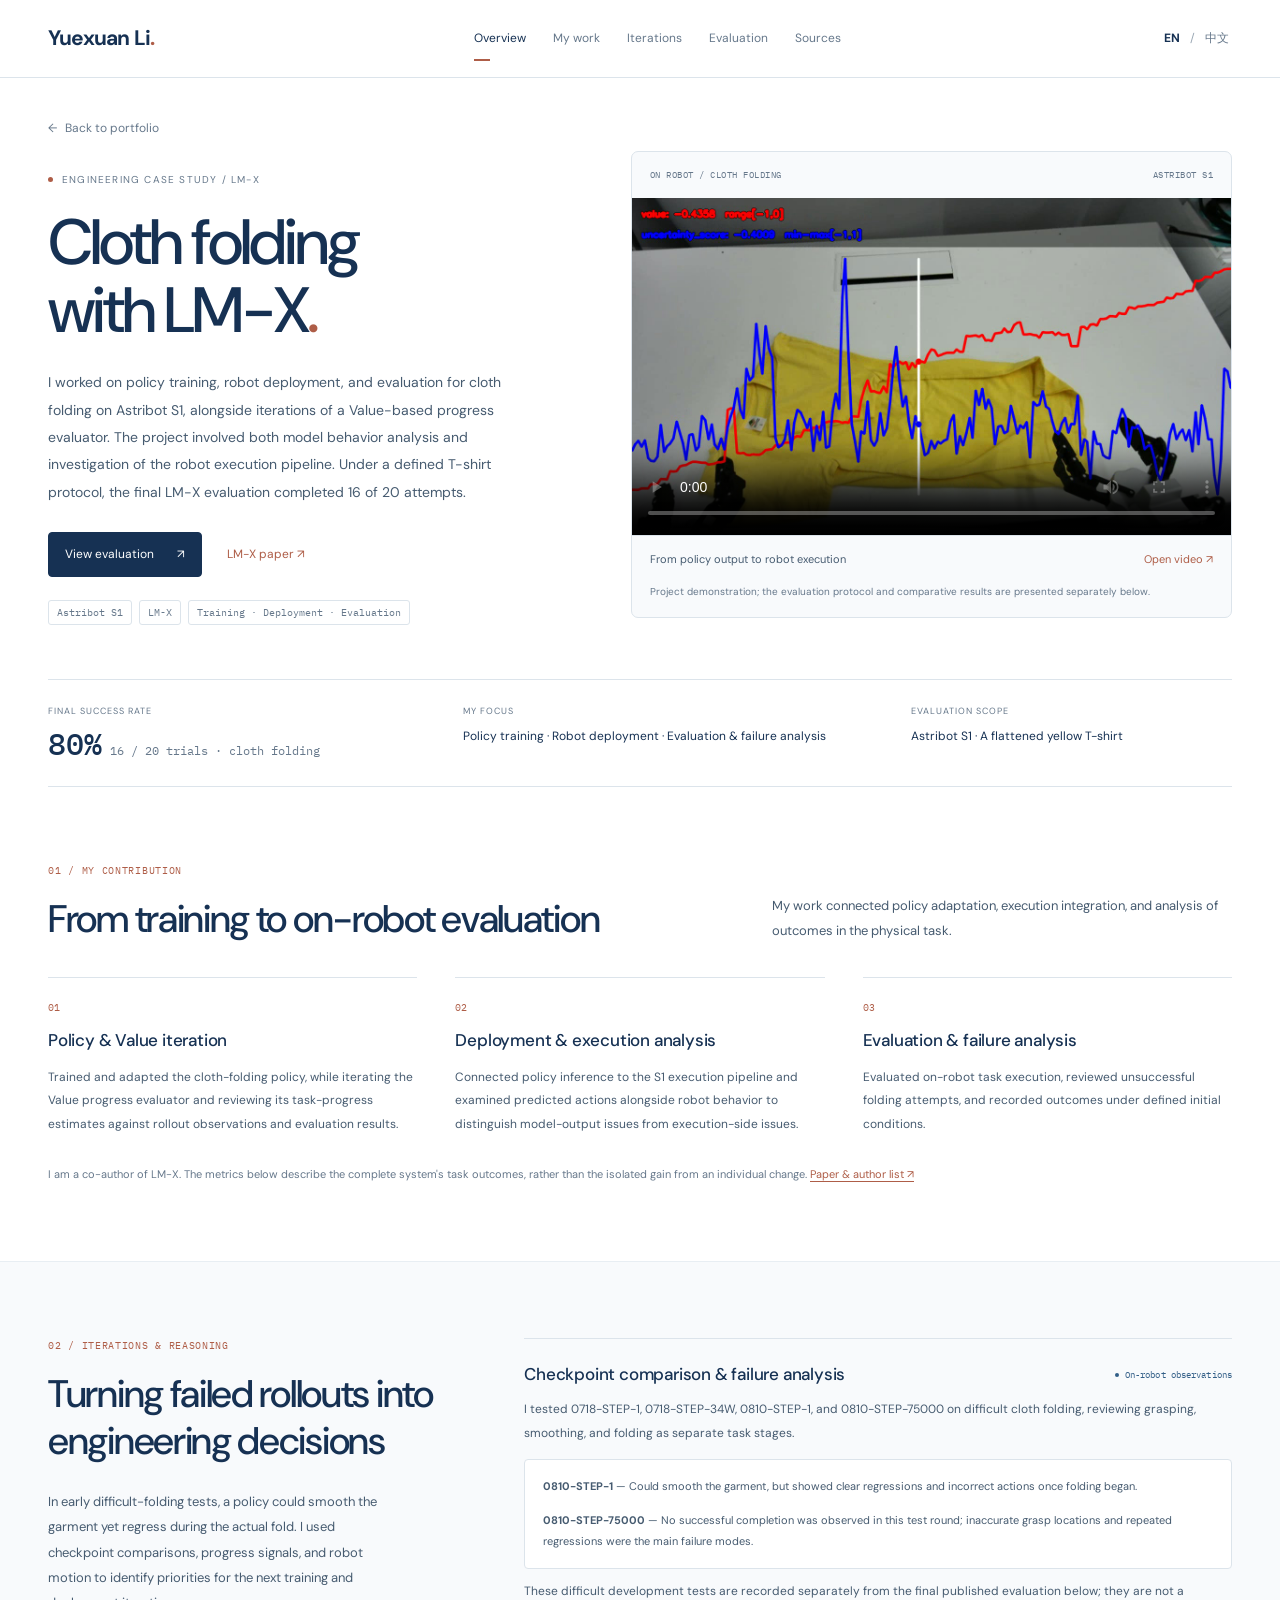
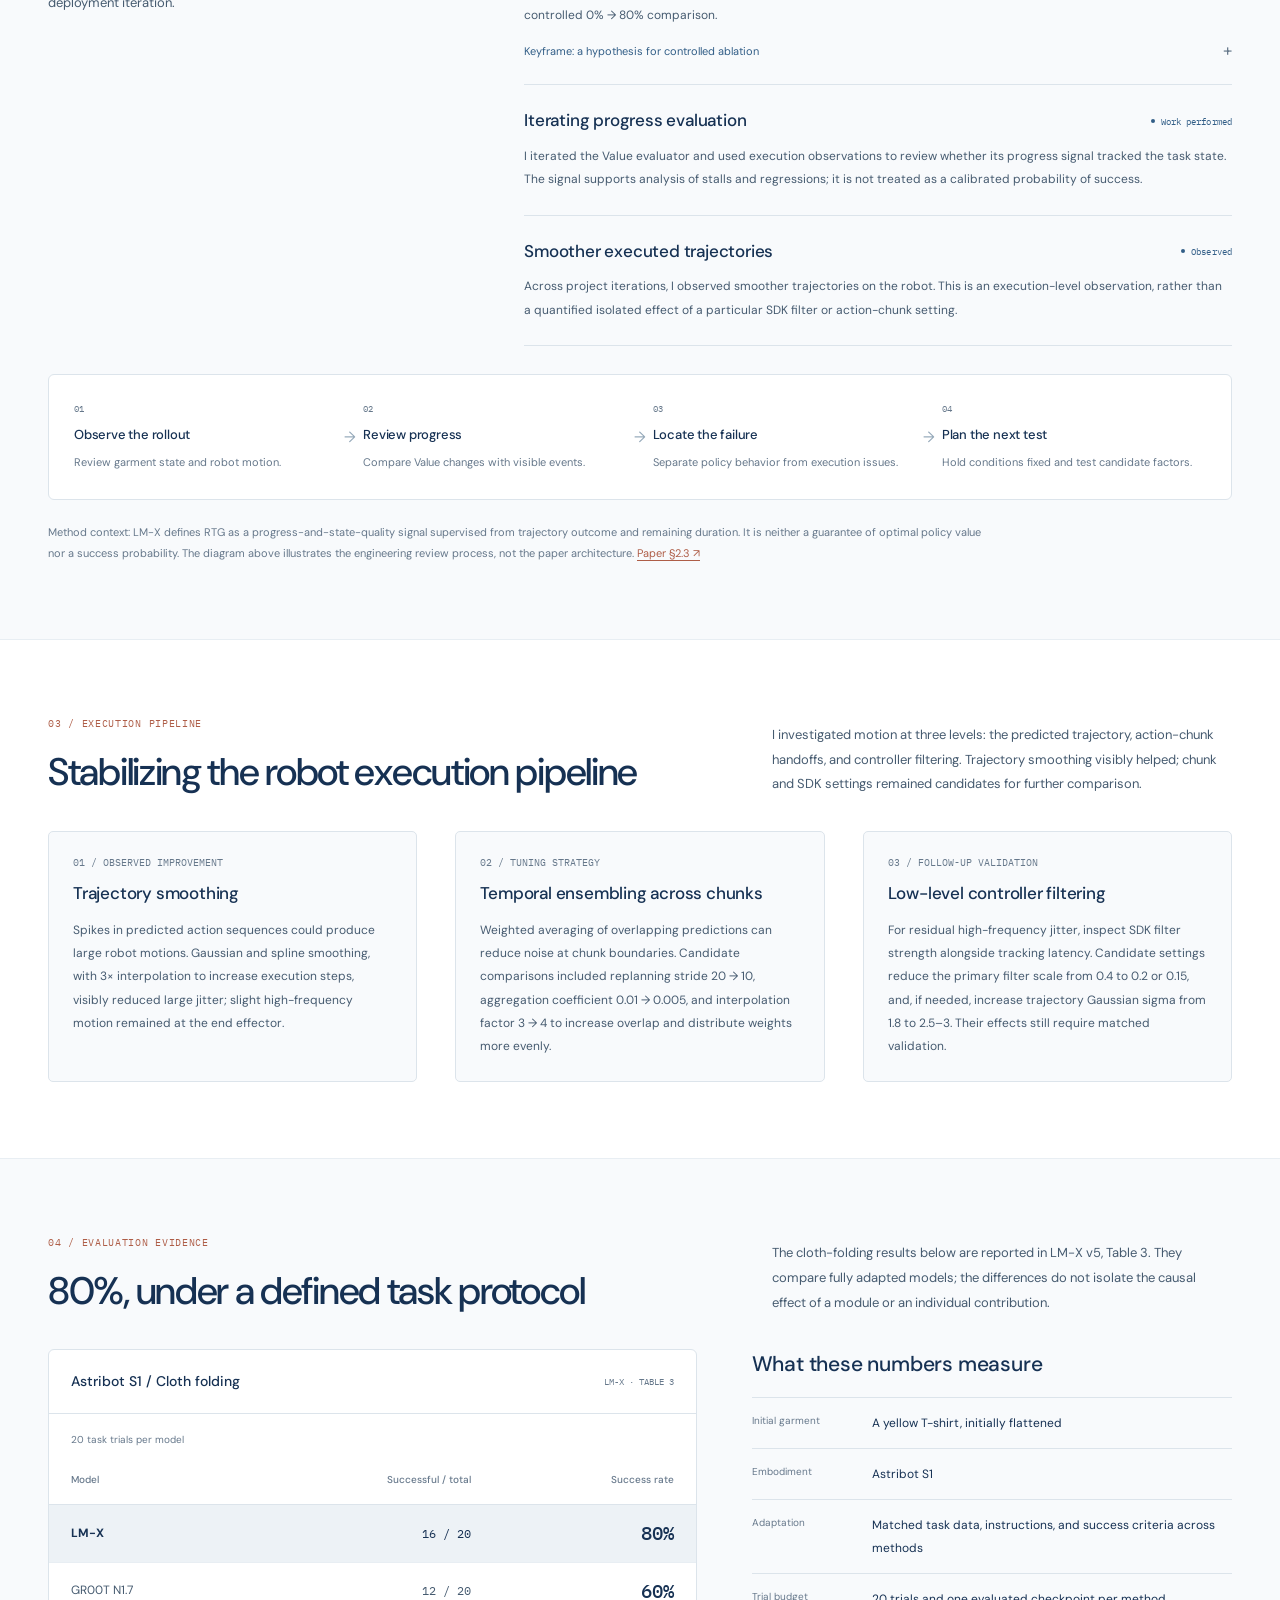
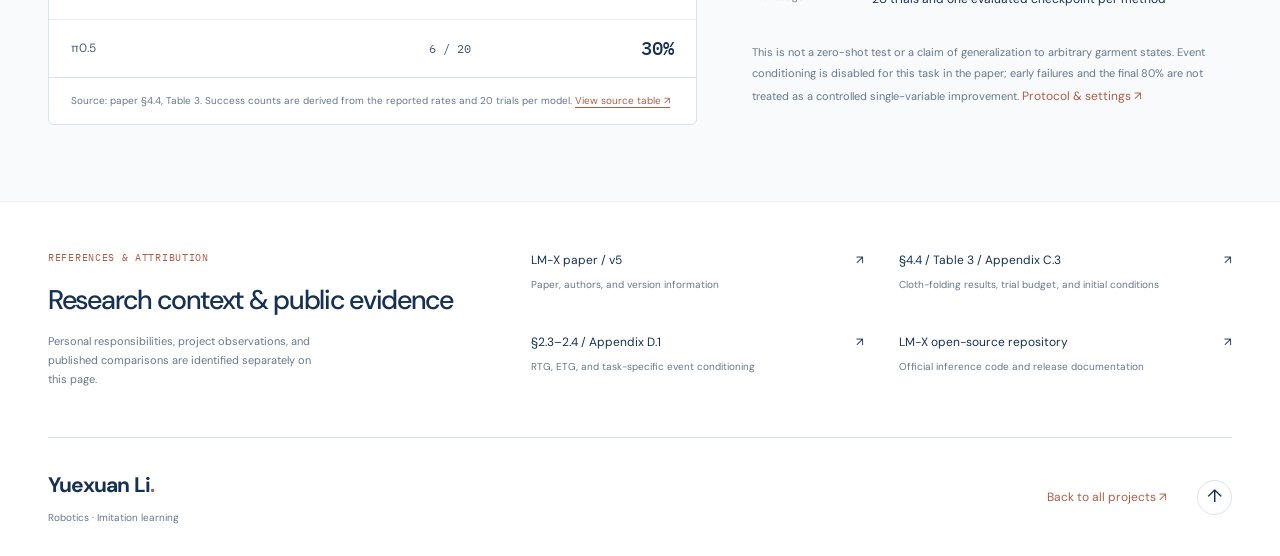
==== lm-x-cloth-folding/index.html @ 7accd5ee "Add bilingual LM-X cloth-folding case study" ====
<!doctype html>
<html lang="en" data-lang="en">
<head>
<meta charset="utf-8">
<meta name="viewport" content="width=device-width,initial-scale=1">
<meta name="theme-color" content="#f8fafc">
<meta name="description" content="Yuexuan Li's LM-X cloth-folding case study on Astribot S1: policy training, deployment, progress evaluation, and a 16/20 task evaluation.">
<title>LM-X Cloth Folding — Yuexuan Li</title>
<link rel="icon" href="data:image/svg+xml,%3Csvg xmlns='http://www.w3.org/2000/svg' viewBox='0 0 48 48'%3E%3Crect width='48' height='48' rx='12' fill='%23163153'/%3E%3Ctext x='24' y='32' text-anchor='middle' font-family='sans-serif' font-size='23' fill='white'%3ELX%3C/text%3E%3C/svg%3E">
<link rel="stylesheet" href="https://fonts.googleapis.com/css2?family=DM+Sans:wght@400;500;600;700&family=IBM+Plex+Mono:wght@400;500&display=swap" media="print" onload="this.media='all'">
<style>

:root{--ink:#163153;--body:#465b70;--muted:#66788b;--accent:#ae5d47;--blue:#325e87;--line:#dce4eb;--soft:#f3f6f9;--paper:#f8fafc;--surface:#fff;--font:'DM Sans',-apple-system,BlinkMacSystemFont,'Segoe UI','PingFang SC','Microsoft YaHei',sans-serif;--mono:'IBM Plex Mono','SFMono-Regular',Consolas,monospace}
*{box-sizing:border-box}html{scroll-behavior:smooth;scroll-padding-top:98px}body{margin:0;color:var(--body);background:var(--surface);font:400 16px/1.75 var(--font);-webkit-font-smoothing:antialiased}a{color:inherit;text-decoration:none}button{font:inherit;cursor:pointer}h1,h2,h3,p,figure{margin:0}h1,h2,h3{color:var(--ink)}a,button,summary{-webkit-tap-highlight-color:transparent}a:focus-visible,button:focus-visible,summary:focus-visible{outline:3px solid var(--accent);outline-offset:5px}::selection{background:#dbe8f3;color:var(--ink)}.wrap{width:min(1184px,calc(100% - 80px));margin-inline:auto}.mono{font-family:var(--mono)}.skip-link{position:fixed;top:-80px;left:20px;z-index:100;background:var(--ink);color:white;padding:8px 14px}.skip-link:focus{top:15px}.reading-progress{position:fixed;top:0;left:0;right:0;height:3px;z-index:70}.reading-progress div{height:100%;width:0;background:var(--accent)}
.site-header{height:78px;position:sticky;top:0;z-index:50;display:flex;align-items:center;justify-content:space-between;gap:24px;padding:0 max(40px,calc((100vw - 1184px)/2));border-bottom:1px solid var(--line);background:rgba(255,255,255,.96);backdrop-filter:blur(12px)}.wordmark{color:var(--ink);font-size:21px;font-weight:700;letter-spacing:-.8px;white-space:nowrap}.period{color:var(--accent)}.main-nav{display:flex;gap:27px;color:var(--muted);font-size:12px}.main-nav a{position:relative;padding-block:25px;white-space:nowrap}.main-nav a:hover,.main-nav a.active{color:var(--ink)}.main-nav a.active:after{content:'';position:absolute;left:0;bottom:13px;width:16px;height:2px;background:var(--accent)}.language-switch{display:flex;gap:7px;align-items:center;font-size:12px;color:#9aa7b4;white-space:nowrap}.language-switch button{padding:6px 3px;border:0;background:none;color:var(--muted);font-size:12px}.language-switch button[aria-pressed=true]{color:var(--ink);font-weight:700}
.hero{display:grid;grid-template-columns:1fr 1.16fr;gap:64px;align-items:center;padding-top:35px;padding-bottom:54px}.back-link{display:inline-flex;gap:8px;align-items:center;font-size:12px;color:var(--muted);margin-bottom:32px}.back-link:hover,.text-link:hover{color:var(--accent)}.eyebrow{font-size:10px;letter-spacing:1.2px;text-transform:uppercase;color:var(--muted);display:flex;gap:9px;align-items:center}.dot{width:5px;height:5px;border-radius:50%;background:var(--accent);display:inline-block;flex-shrink:0}h1{font-size:clamp(44px,5vw,68px);font-weight:500;line-height:1.07;letter-spacing:-3px;margin-top:20px}.hero-summary{font-size:14px;line-height:1.95;margin-top:24px;max-width:480px}.hero-actions{display:flex;gap:25px;align-items:center;flex-wrap:wrap;margin-top:26px}.button{display:inline-flex;align-items:center;justify-content:center;gap:23px;font-size:12px;padding:11px 16px;border:1px solid var(--ink);border-radius:4px;background:var(--ink);color:white}.button:hover{background:#294d73}.text-link{font-size:12px;color:var(--accent)}.text-link:hover{text-decoration:underline;text-underline-offset:4px}.tags{display:flex;gap:7px;flex-wrap:wrap;margin-top:23px}.tags span{font:10px/1.7 var(--mono);color:var(--muted);border:1px solid var(--line);border-radius:3px;padding:3px 8px}.video-panel{align-self:center;border:1px solid var(--line);border-radius:7px;overflow:hidden;background:var(--paper);margin-top:31px}.figure-heading{display:flex;justify-content:space-between;gap:15px;padding:16px 18px;font:9px/1.6 var(--mono);letter-spacing:.5px;color:var(--muted)}.video-panel video{display:block;width:100%;aspect-ratio:16/9;object-fit:contain;background:#152231}.video-panel figcaption{padding:14px 18px;border-top:1px solid var(--line);font-size:11px;display:flex;justify-content:space-between;gap:15px;align-items:center}.video-panel figcaption a{color:var(--accent);white-space:nowrap}.video-note{font-size:10px;line-height:1.8;color:var(--muted);padding:0 18px 16px}.project-meta{display:grid;grid-template-columns:1.2fr 1.3fr 1fr;gap:30px;padding:24px 0;border-block:1px solid var(--line)}.meta-label{display:block;font-size:9px;letter-spacing:1px;text-transform:uppercase;color:var(--muted);margin-bottom:6px}.project-meta p{font-size:12px;color:var(--ink)}.metric{font:500 30px/1.2 var(--mono);color:var(--ink)}.metric small{font-size:12px;color:var(--muted);font-weight:400;margin-left:8px}
.section{padding-block:76px}.section-number{font:10px/1.6 var(--mono);letter-spacing:.7px;text-transform:uppercase;color:var(--accent);margin-bottom:17px}h2{font-size:clamp(28px,3vw,39px);line-height:1.24;font-weight:500;letter-spacing:-1.3px}h3{font-size:17px;line-height:1.5;font-weight:500;letter-spacing:-.2px}.section-heading{display:flex;align-items:flex-end;justify-content:space-between;gap:65px;margin-bottom:34px}.section-heading>div{flex:1.25}.section-heading>p{flex:1;font-size:13px;line-height:1.9;max-width:460px}.three-column{display:grid;grid-template-columns:repeat(3,1fr);gap:38px}.work-item{border-top:1px solid var(--line);padding-top:21px}.item-number{display:block;font:10px/1.7 var(--mono);color:var(--accent);margin-bottom:12px}.work-item p,.check-item p{font-size:12px;line-height:1.95;margin-top:12px}.authorship{font-size:11px;line-height:1.9;color:var(--muted);margin-top:28px}.authorship a{color:var(--accent);text-decoration:underline;text-underline-offset:3px}.tinted{background:var(--paper);border-block:1px solid #e8eef3}.decision-layout{display:grid;grid-template-columns:.85fr 1.5fr;gap:75px}.section-intro>p:last-child{font-size:13px;line-height:1.95;margin-top:23px;max-width:345px}.decision-list{border-top:1px solid var(--line)}.decision-item{padding:23px 0;border-bottom:1px solid var(--line)}.decision-heading{display:flex;gap:18px;align-items:center;justify-content:space-between}.status{display:inline-flex;align-items:center;gap:6px;flex-shrink:0;font:9px/1.7 var(--mono);color:var(--blue);letter-spacing:.1px}.status:before{content:'';width:4px;height:4px;border-radius:50%;background:currentColor}.status.hypothesis{color:var(--accent)}.decision-item p{font-size:12px;line-height:1.95;margin-top:11px}.decision-item details{margin-top:15px}.decision-item summary{list-style:none;display:flex;justify-content:space-between;gap:15px;cursor:pointer;font-size:11px;color:var(--blue)}summary::-webkit-details-marker{display:none}.detail-plus{font-size:17px;color:var(--muted);line-height:1}details[open] .detail-plus{transform:rotate(45deg)}.detail-copy{background:white;border:1px solid var(--line);border-radius:4px;padding:16px 18px;margin-top:14px}.detail-copy p{font-size:11px;margin-top:0}.detail-copy p+p{margin-top:12px}.detail-copy a{color:var(--accent);text-decoration:underline;text-underline-offset:3px}.scope-note{font-size:11px;line-height:1.9;color:var(--muted);margin-top:24px}
.progress-loop{display:grid;grid-template-columns:repeat(4,1fr);gap:25px;border:1px solid var(--line);border-radius:6px;background:white;padding:26px 25px;margin-top:28px}.loop-step{position:relative;min-width:0}.loop-step:not(:last-child):after{content:'→';position:absolute;right:-18px;top:23px;font-size:15px;color:#94a8b9}.loop-step .mono{display:block;font-size:9px;color:var(--muted);margin-bottom:8px}.loop-step h3{font-size:13px}.loop-step p{font-size:11px;line-height:1.85;margin-top:8px;color:var(--muted)}.value-explainer{margin-top:22px;font-size:11px;line-height:1.9;color:var(--muted);max-width:950px}.value-explainer a{color:var(--accent);text-decoration:underline;text-underline-offset:3px}.check-item{padding:22px 24px;border:1px solid var(--line);border-radius:5px;background:var(--paper)}.check-item .item-number{color:var(--muted);margin-bottom:10px}
.evidence-layout{display:grid;grid-template-columns:1.35fr 1fr;gap:55px;align-items:start}.result-panel{background:white;border:1px solid var(--line);border-radius:6px;overflow:hidden}.result-heading{display:flex;align-items:center;justify-content:space-between;gap:18px;padding:19px 22px;border-bottom:1px solid var(--line)}.result-heading strong{font-size:14px;font-weight:500;color:var(--ink)}.result-heading .mono{font-size:9px;color:var(--muted)}.table-scroll{overflow-x:auto}table{border-collapse:collapse;width:100%;font-size:12px}caption{text-align:left;font-size:10px;color:var(--muted);padding:17px 22px 8px}th,td{padding:15px 22px;text-align:left;white-space:nowrap}th{font-size:10px;font-weight:500;color:var(--muted);border-bottom:1px solid var(--line)}td{border-bottom:1px solid #e8eef3}th:not(:first-child),td:not(:first-child){text-align:right}tbody tr:last-child td{border-bottom:0}.highlight{background:#edf2f6;color:var(--ink)}.highlight td:first-child{font-weight:700}td.rate{font:500 19px/1.4 var(--mono);color:var(--ink)}.source-note{padding:14px 22px;border-top:1px solid var(--line);font-size:10px;line-height:1.85;color:var(--muted)}.source-note a{color:var(--accent);text-decoration:underline;text-underline-offset:3px}.protocol h3{font-size:21px;margin-bottom:16px}.protocol dl{margin:0}.protocol dl>div{border-top:1px solid var(--line);padding:14px 0;display:grid;grid-template-columns:100px 1fr;gap:20px}.protocol dt{font-size:10px;color:var(--muted)}.protocol dd{margin:0;font-size:12px;color:var(--ink);line-height:1.85}.protocol>p{font-size:11px;line-height:1.95;color:var(--muted);margin-top:18px}
.references{padding-block:48px;display:grid;grid-template-columns:1fr 1.7fr;gap:70px}.references h2{font-size:27px}.references>div>p:last-child{font-size:11px;color:var(--muted);margin-top:15px;max-width:280px}.references ol{list-style:none;padding:0;margin:0;display:grid;grid-template-columns:1fr 1fr;gap:25px 35px}.references li>a{font-size:12px;color:var(--ink);display:flex;justify-content:space-between;gap:12px;line-height:1.7}.references li>a:hover{color:var(--accent)}.references li small{display:block;font-size:10px;line-height:1.8;color:var(--muted);margin-top:5px}.site-footer{display:flex;align-items:center;gap:30px;border-top:1px solid var(--line);padding-block:29px}.site-footer>div{margin-right:auto}.site-footer p{font-size:10px;color:var(--muted);margin-top:5px}.to-top{display:grid;place-items:center;width:35px;height:35px;border:1px solid var(--line);border-radius:50%;font-size:18px;color:var(--ink)}.to-top:hover{background:var(--soft)}.noscript-note{background:var(--soft);padding:15px;text-align:center;font-size:12px}
html[data-lang=zh] h1{letter-spacing:-2px}html[data-lang=zh] h2{letter-spacing:-.7px;line-height:1.4}
@media(max-width:960px){.main-nav{gap:17px}.hero{gap:32px}.decision-layout{gap:40px}.evidence-layout{gap:30px}.section-heading{gap:35px}.three-column{gap:24px}.references{gap:35px}.project-meta{gap:24px}}
@media(max-width:800px){.wrap{width:calc(100% - 48px)}.site-header{padding-inline:24px;gap:18px}.main-nav{margin-left:auto}.main-nav a:nth-child(3),.main-nav a:nth-child(5){display:none}.hero{grid-template-columns:1fr;gap:24px;padding-bottom:38px}.hero-copy{max-width:650px}.hero-summary{max-width:620px}.video-panel{margin-top:0}.project-meta{grid-template-columns:1fr 1fr}.project-meta>div:last-child{grid-column:1/-1}.section{padding-block:60px}.section-heading{align-items:flex-start;flex-direction:column;gap:21px}.section-heading>p{max-width:650px}.decision-layout{grid-template-columns:1fr;gap:30px}.section-intro>p:last-child{max-width:650px}.evidence-layout{grid-template-columns:1fr;gap:35px}.protocol dl>div{grid-template-columns:130px 1fr}.references{grid-template-columns:1fr;gap:28px}.references>div>p:last-child{max-width:650px}.three-column{gap:20px}.check-item{padding:20px 18px}}
@media(max-width:580px){html{scroll-padding-top:80px}.wrap{width:calc(100% - 40px)}.site-header{height:65px;padding-inline:20px;gap:12px}.wordmark{font-size:18px}.main-nav{gap:14px;font-size:10px}.main-nav a{padding-block:21px}.main-nav a:nth-child(2){display:none}.main-nav a.active:after{bottom:9px}.language-switch{gap:3px}.language-switch button{font-size:10px;padding:6px 2px}.hero{padding-top:23px;gap:24px}.back-link{font-size:11px;margin-bottom:26px}.eyebrow{font-size:8px;letter-spacing:.8px}h1{font-size:clamp(42px,11.4vw,58px);letter-spacing:-2.4px}.hero-summary{font-size:13px;line-height:1.9;margin-top:20px}.hero-actions{gap:22px;margin-top:22px}.button,.text-link{font-size:11px}.tags span{font-size:9px}.figure-heading{padding:13px 15px;font-size:8px}.video-panel figcaption{padding:12px 15px;font-size:10px;align-items:flex-start}.video-note{padding:0 15px 14px;font-size:9px}.project-meta{padding-block:21px;gap:20px}.meta-label{font-size:8px}.project-meta p{font-size:11px}.metric{font-size:28px}.metric small{display:block;margin:5px 0 0;font-size:10px}.section{padding-block:52px}.section-number{font-size:9px;margin-bottom:14px}h2{font-size:29px;letter-spacing:-.8px}.section-heading>p,.section-intro>p:last-child{font-size:12px}.three-column{grid-template-columns:1fr;gap:24px}.work-item{padding-top:18px}.item-number{margin-bottom:8px}.work-item p{margin-top:8px}.authorship{font-size:10px;margin-top:23px}.decision-heading{align-items:flex-start;gap:12px}.decision-heading h3{font-size:16px}.status{font-size:8px;margin-top:4px}.decision-item{padding:21px 0}.decision-item p{font-size:12px}.detail-copy{padding:14px}.detail-copy p{font-size:11px}.scope-note,.value-explainer{font-size:10px}.progress-loop{grid-template-columns:1fr 1fr;gap:24px;padding:22px 18px}.loop-step:not(:last-child):after{display:none}.loop-step h3{font-size:12px}.loop-step p{font-size:10px}.check-item{padding:21px}.result-heading{padding:17px 18px;align-items:flex-start}.result-heading strong{font-size:13px}.result-heading .mono{font-size:8px;text-align:right}caption{padding:15px 18px 7px;font-size:9px}th,td{padding:14px 18px}th{font-size:9px}td{font-size:11px}td.rate{font-size:18px}.source-note{padding:13px 18px;font-size:9px}.protocol h3{font-size:20px}.protocol dl>div{grid-template-columns:90px 1fr;gap:18px}.protocol dd{font-size:11px}.protocol>p{font-size:10px}.references{padding-block:36px}.references h2{font-size:25px}.references ol{grid-template-columns:1fr;gap:22px}.site-footer{padding-block:25px;gap:16px;flex-wrap:wrap}.site-footer>.text-link{order:3;flex-basis:100%}.site-footer p{font-size:9px}}
@media(prefers-reduced-motion:reduce){html{scroll-behavior:auto}}
</style>
</head>
<body>
<a class="skip-link" href="#main" data-zh="跳转到正文">Skip to content</a>
<div class="reading-progress" aria-hidden="true"><div id="reading-progress"></div></div>
<header class="site-header">
<a class="wordmark" href="../#research" aria-label="Yuexuan Li, back to portfolio" data-label-en="Yuexuan Li, back to portfolio" data-label-zh="李玥萱，返回个人作品集">Yuexuan Li<span class="period">.</span></a>
<nav class="main-nav" aria-label="Project sections" data-label-en="Project sections" data-label-zh="项目章节导航"><a href="#overview" data-zh="项目">Overview</a><a href="#work" data-zh="职责">My work</a><a href="#decisions" data-zh="迭代">Iterations</a><a href="#evidence" data-zh="评测">Evaluation</a><a href="#references" data-zh="资料">Sources</a></nav>
<div class="language-switch" role="group" aria-label="Language / 语言"><button type="button" data-language="en" aria-pressed="true">EN</button><span aria-hidden="true">/</span><button type="button" data-language="zh" aria-pressed="false">中文</button></div>
</header>
<main id="main">
<section class="hero wrap" id="overview">
<div class="hero-copy">
<a class="back-link" href="../#research"><span aria-hidden="true">←</span><span data-zh="返回作品集">Back to portfolio</span></a>
<p class="eyebrow"><span class="dot"></span><span data-zh="工程项目 / LM-X 具身智能">Engineering case study / LM-X</span></p>
<h1><span data-zh="星尘 S1">Cloth folding</span><br><span data-zh="LM-X 叠衣服">with LM-X</span><span class="period">.</span></h1>
<p class="hero-summary" data-zh="我负责星尘 S1 叠衣服项目的策略训练、真机部署与评测，并迭代基于 Value 的任务进度评估。项目同时涉及模型行为分析和机器人执行链路排查。在明确的 T 恤初始条件下，最终 LM-X 评测完成了 20 次尝试中的 16 次。">I worked on policy training, robot deployment, and evaluation for cloth folding on Astribot S1, alongside iterations of a Value-based progress evaluator. The project involved both model behavior analysis and investigation of the robot execution pipeline. Under a defined T-shirt protocol, the final LM-X evaluation completed 16 of 20 attempts.</p>
<div class="hero-actions"><a class="button" href="#evidence"><span data-zh="查看评测">View evaluation</span><span aria-hidden="true">↗</span></a><a class="text-link" href="https://arxiv.org/abs/2608.25757v5" target="_blank" rel="noopener noreferrer" data-zh="LM-X 论文 ↗">LM-X paper ↗</a></div>
<div class="tags"><span>Astribot S1</span><span>LM-X</span><span data-zh="训练 · 部署 · 评测">Training · Deployment · Evaluation</span></div>
</div>
<figure class="video-panel">
<div class="figure-heading"><span data-zh="真机演示 / 叠衣服">ON ROBOT / CLOTH FOLDING</span><span>ASTRIBOT S1</span></div>
<video controls playsinline preload="metadata" poster="../assets/video/astribot-fold-poster.jpg" aria-label="Astribot S1 folding a T-shirt with LM-X" data-label-en="Astribot S1 folding a T-shirt with LM-X" data-label-zh="星尘 S1 使用 LM-X 完成 T 恤折叠的视频"><source src="../assets/video/astribot-fold.mp4" type="video/mp4"><a href="../assets/video/astribot-fold.mp4" data-zh="打开叠衣服演示视频">Open the cloth-folding video</a></video>
<figcaption><span data-zh="从策略输出到真机执行">From policy output to robot execution</span><a href="../assets/video/astribot-fold.mp4" target="_blank" rel="noopener noreferrer" data-zh="打开视频 ↗">Open video ↗</a></figcaption>
<p class="video-note" data-zh="项目演示视频；下方单独列出评测协议与对照结果。">Project demonstration; the evaluation protocol and comparative results are presented separately below.</p>
</figure>
</section>
<div class="project-meta wrap">
<div><span class="meta-label" data-zh="最终成功率">Final success rate</span><div class="metric">80%<small data-zh="16 / 20 次 · 叠衣服">16 / 20 trials · cloth folding</small></div></div>
<div><span class="meta-label" data-zh="我的工作">My focus</span><p data-zh="策略训练 · 真机部署 · 评测与失败分析">Policy training · Robot deployment · Evaluation & failure analysis</p></div>
<div><span class="meta-label" data-zh="实验边界">Evaluation scope</span><p data-zh="星尘 S1 · 初始平摊的黄色 T 恤">Astribot S1 · A flattened yellow T-shirt</p></div>
</div>

<section class="section wrap" id="work" aria-labelledby="work-title">
<div class="section-heading"><div><p class="section-number">01 / <span data-zh="个人职责">My contribution</span></p><h2 id="work-title" data-zh="从训练到真机评测">From training to on-robot evaluation</h2></div><p data-zh="我的工作覆盖策略适配、执行链路集成以及真实任务中的结果分析。">My work connected policy adaptation, execution integration, and analysis of outcomes in the physical task.</p></div>
<div class="three-column">
<article class="work-item"><span class="item-number">01</span><h3 data-zh="策略与 Value 模型迭代">Policy & Value iteration</h3><p data-zh="训练并适配叠衣服策略，同时迭代 Value 进度评估模型，结合 rollout 观察与评测结果检查其对任务进展的判断。">Trained and adapted the cloth-folding policy, while iterating the Value progress evaluator and reviewing its task-progress estimates against rollout observations and evaluation results.</p></article>
<article class="work-item"><span class="item-number">02</span><h3 data-zh="真机部署与执行分析">Deployment & execution analysis</h3><p data-zh="将策略推理接入 S1 执行链路，检查预测动作与真实机器人行为，区分模型输出问题和执行侧问题。">Connected policy inference to the S1 execution pipeline and examined predicted actions alongside robot behavior to distinguish model-output issues from execution-side issues.</p></article>
<article class="work-item"><span class="item-number">03</span><h3 data-zh="任务评测与失败分析">Evaluation & failure analysis</h3><p data-zh="开展真机任务评测，复盘未完成的折叠过程，并在明确的初始条件下记录成功与失败。">Evaluated on-robot task execution, reviewed unsuccessful folding attempts, and recorded outcomes under defined initial conditions.</p></article>
</div>
<p class="authorship"><span data-zh="我是 LM-X 论文的共同作者之一。下方指标描述完整系统的任务结果，不代表某一项个人改动的独立增益。">I am a co-author of LM-X. The metrics below describe the complete system's task outcomes, rather than the isolated gain from an individual change.</span> <a href="https://arxiv.org/abs/2608.25757v5" target="_blank" rel="noopener noreferrer" data-zh="论文与作者名单 ↗">Paper & author list ↗</a></p>
</section>

<section class="section tinted" id="decisions" aria-labelledby="decisions-title"><div class="wrap">
<div class="decision-layout">
<div class="section-intro"><p class="section-number">02 / <span data-zh="迭代与判断">Iterations & reasoning</span></p><h2 id="decisions-title" data-zh="从失败行为定位改进方向">Turning failed rollouts into engineering decisions</h2><p data-zh="困难叠衣服的早期测试中，策略能够捋平衣物，却经常在正式折叠阶段回退。我结合检查点对比、任务进度信号和真机动作，定位下一轮训练与部署优化的方向。">In early difficult-folding tests, a policy could smooth the garment yet regress during the actual fold. I used checkpoint comparisons, progress signals, and robot motion to identify priorities for the next training and deployment iteration.</p></div>
<div class="decision-list">
<article class="decision-item"><div class="decision-heading"><h3 data-zh="检查点对比与失败分析">Checkpoint comparison &amp; failure analysis</h3><span class="status" data-zh="真机观察">On-robot observations</span></div>
<p data-zh="我对 0718-STEP-1、0718-STEP-34W、0810-STEP-1 和 0810-STEP-75000 开展困难叠衣服测试，按任务阶段检查抓取、捋平和折叠表现。">I tested 0718-STEP-1, 0718-STEP-34W, 0810-STEP-1, and 0810-STEP-75000 on difficult cloth folding, reviewing grasping, smoothing, and folding as separate task stages.</p>
<div class="detail-copy"><p><b>0810-STEP-1</b> — <span data-zh="能够捋平衣物，但进入正式折叠后出现明显回退与动作错误。">Could smooth the garment, but showed clear regressions and incorrect actions once folding began.</span></p><p><b>0810-STEP-75000</b> — <span data-zh="在这一轮测试中未观察到成功完成，主要问题是抓取位置不准及折叠过程反复回退。">No successful completion was observed in this test round; inaccurate grasp locations and repeated regressions were the main failure modes.</span></p></div>
<p data-zh="这些开发阶段的困难测试与下方最终论文评测分别记录，不能直接视为同一受控实验中的 0% → 80%。">These difficult development tests are recorded separately from the final published evaluation below; they are not a controlled 0% → 80% comparison.</p>
<details><summary><span data-zh="Keyframe：待消融验证的排查方向">Keyframe: a hypothesis for controlled ablation</span><span class="detail-plus" aria-hidden="true">+</span></summary><div class="detail-copy"><p data-zh="多轮失败提示 Keyframe 条件可能干扰动作策略。下一步需固定数据、初始化及测试条件，对该分支进行开关消融，再比较任务成功率和回退行为。">Repeated failures suggested that Keyframe conditioning might interfere with the action policy. A matched on/off ablation, holding data, initialization, and test conditions fixed, is needed to measure its effect on completion and regressions.</p><p><span data-zh="工程排查中的 Keyframe 称呼不等同于单张图像或单个位姿：论文 ETG 描述通往下一个语义事件的动作序列。论文的叠衣服配置关闭事件条件，但这本身不构成对早期失败原因的证明。">The engineering term Keyframe should not be equated with a single image or pose: the paper’s ETG represents an action sequence to the next semantic event. The published cloth-folding setup disables event conditioning, which alone does not establish the cause of early failures.</span> <a href="https://arxiv.org/html/2608.25757v5#A4.SS1" target="_blank" rel="noopener noreferrer" data-zh="论文附录 D.1 ↗">Paper Appendix D.1 ↗</a></p></div></details></article>
<article class="decision-item"><div class="decision-heading"><h3 data-zh="迭代任务进度评估">Iterating progress evaluation</h3><span class="status" data-zh="已开展工作">Work performed</span></div><p data-zh="我迭代 Value 评估模型，并用执行过程检查进度信号是否与任务状态一致。进度分数用于辅助分析停滞与回退，不被当作校准后的成功概率。">I iterated the Value evaluator and used execution observations to review whether its progress signal tracked the task state. The signal supports analysis of stalls and regressions; it is not treated as a calibrated probability of success.</p></article>
<article class="decision-item"><div class="decision-heading"><h3 data-zh="执行轨迹更加平滑">Smoother executed trajectories</h3><span class="status" data-zh="已观察到">Observed</span></div><p data-zh="在项目迭代过程中，我观察到真机执行轨迹变得更平滑。这是执行层面的观察，并不意味着某个 SDK 滤波参数或 chunk 设置已被单独量化验证。">Across project iterations, I observed smoother trajectories on the robot. This is an execution-level observation, rather than a quantified isolated effect of a particular SDK filter or action-chunk setting.</p></article>
</div>
</div>
<div class="progress-loop" role="group" aria-label="Engineering review loop" data-label-en="Engineering review loop" data-label-zh="工程迭代与复盘流程">
<div class="loop-step"><span class="mono">01</span><h3 data-zh="采集执行观察">Observe the rollout</h3><p data-zh="检查衣物状态与机器人动作。">Review garment state and robot motion.</p></div>
<div class="loop-step"><span class="mono">02</span><h3 data-zh="检查进度信号">Review progress</h3><p data-zh="将 Value 变化与可见事件对照。">Compare Value changes with visible events.</p></div>
<div class="loop-step"><span class="mono">03</span><h3 data-zh="区分失败环节">Locate the failure</h3><p data-zh="区分策略行为与执行链路问题。">Separate policy behavior from execution issues.</p></div>
<div class="loop-step"><span class="mono">04</span><h3 data-zh="设计下一轮评测">Plan the next test</h3><p data-zh="固定条件，检查候选因素。">Hold conditions fixed and test candidate factors.</p></div>
</div>
<p class="value-explainer"><span data-zh="方法背景：LM-X 论文将相关的进度与状态质量信号定义为 RTG，根据轨迹结果和剩余时长构造监督。它不是最优策略价值的保证，也不是成功概率。上图是本页的工程复盘流程，不是论文架构图。">Method context: LM-X defines RTG as a progress-and-state-quality signal supervised from trajectory outcome and remaining duration. It is neither a guarantee of optimal policy value nor a success probability. The diagram above illustrates the engineering review process, not the paper architecture.</span> <a href="https://arxiv.org/html/2608.25757v5#S2.SS3" target="_blank" rel="noopener noreferrer" data-zh="论文 §2.3 ↗">Paper §2.3 ↗</a></p>
</div></section>

<section class="section wrap" id="execution" aria-labelledby="execution-title">
<div class="section-heading"><div><p class="section-number">03 / <span data-zh="执行链路">Execution pipeline</span></p><h2 id="execution-title" data-zh="分层排查真机动作抖动">Stabilizing the robot execution pipeline</h2></div><p data-zh="从轨迹级、chunk 衔接到控制器滤波逐层定位。轨迹平滑已观察到改善；chunk 与 SDK 参数列为进一步对比的调参策略。">I investigated motion at three levels: the predicted trajectory, action-chunk handoffs, and controller filtering. Trajectory smoothing visibly helped; chunk and SDK settings remained candidates for further comparison.</p></div>
<div class="three-column">
<article class="check-item"><span class="item-number">01 / <span data-zh="已观察到改善">OBSERVED IMPROVEMENT</span></span><h3 data-zh="轨迹平滑">Trajectory smoothing</h3><p data-zh="模型动作序列中的毛刺会放大为真机抖动。开启高斯与样条平滑，并使用 3 倍插值增加执行步数后，大幅抖动明显减轻，末端仍有轻微高频抖动。">Spikes in predicted action sequences could produce large robot motions. Gaussian and spline smoothing, with 3× interpolation to increase execution steps, visibly reduced large jitter; slight high-frequency motion remained at the end effector.</p></article>
<article class="check-item"><span class="item-number">02 / <span data-zh="调参策略">TUNING STRATEGY</span></span><h3 data-zh="重叠 chunk 的时间集成">Temporal ensembling across chunks</h3><p data-zh="在相邻 chunk 的重叠区域加权平均动作，以降低预测噪声。候选对比包括：重规划步长 20 → 10、集成权重系数 0.01 → 0.005、插值倍数 3 → 4，使重叠更多、权重更均匀。">Weighted averaging of overlapping predictions can reduce noise at chunk boundaries. Candidate comparisons included replanning stride 20 → 10, aggregation coefficient 0.01 → 0.005, and interpolation factor 3 → 4 to increase overlap and distribute weights more evenly.</p></article>
<article class="check-item"><span class="item-number">03 / <span data-zh="后续验证方向">FOLLOW-UP VALIDATION</span></span><h3 data-zh="控制器底层滤波">Low-level controller filtering</h3><p data-zh="针对剩余高频抖动，检查 SDK 滤波强度和跟随延迟。候选设置包括将主滤波系数从 0.4 逐步降至 0.2、0.15，必要时将轨迹高斯 sigma 从 1.8 增至 2.5–3；效果仍需在相同条件下验证。">For residual high-frequency jitter, inspect SDK filter strength alongside tracking latency. Candidate settings reduce the primary filter scale from 0.4 to 0.2 or 0.15, and, if needed, increase trajectory Gaussian sigma from 1.8 to 2.5–3. Their effects still require matched validation.</p></article>
</div>
</section>


<section class="section tinted" id="evidence" aria-labelledby="evidence-title"><div class="wrap">
<div class="section-heading"><div><p class="section-number">04 / <span data-zh="评测证据">Evaluation evidence</span></p><h2 id="evidence-title" data-zh="80%，对应明确的任务协议">80%, under a defined task protocol</h2></div><p data-zh="以下为 LM-X 论文 v5 表 3 的叠衣服结果。比较完整适配后的模型，不将差异解读为某一模块或个人改动的独立因果效果。">The cloth-folding results below are reported in LM-X v5, Table 3. They compare fully adapted models; the differences do not isolate the causal effect of a module or an individual contribution.</p></div>
<div class="evidence-layout">
<div class="result-panel">
<div class="result-heading"><strong data-zh="星尘 S1 / 叠衣服">Astribot S1 / Cloth folding</strong><span class="mono">LM-X · TABLE 3</span></div>
<div class="table-scroll"><table>
<caption data-zh="每个模型 20 次任务测试">20 task trials per model</caption>
<thead><tr><th scope="col" data-zh="模型">Model</th><th scope="col" data-zh="成功 / 总次数">Successful / total</th><th scope="col" data-zh="成功率">Success rate</th></tr></thead>
<tbody><tr class="highlight"><td>LM-X</td><td class="mono">16 / 20</td><td class="rate">80%</td></tr><tr><td>GR00T N1.7</td><td class="mono">12 / 20</td><td class="rate">60%</td></tr><tr><td>π0.5</td><td class="mono">6 / 20</td><td class="rate">30%</td></tr></tbody>
</table></div>
<p class="source-note"><span data-zh="来源：论文 §4.4、表 3。成功次数由原文成功率与每模型 20 次测试换算。">Source: paper §4.4, Table 3. Success counts are derived from the reported rates and 20 trials per model.</span> <a href="https://arxiv.org/html/2608.25757v5#S4.T3" target="_blank" rel="noopener noreferrer" data-zh="查看原表 ↗">View source table ↗</a></p>
</div>
<div class="protocol">
<h3 data-zh="这些数字具体说明什么">What these numbers measure</h3>
<dl><div><dt data-zh="初始衣物状态">Initial garment</dt><dd data-zh="初始平摊的黄色 T 恤">A yellow T-shirt, initially flattened</dd></div><div><dt data-zh="硬件平台">Embodiment</dt><dd>Astribot S1</dd></div><div><dt data-zh="适配与对照">Adaptation</dt><dd data-zh="各模型使用相同任务数据、指令和成功判据进行适配与测试">Matched task data, instructions, and success criteria across methods</dd></div><div><dt data-zh="测试规模">Trial budget</dt><dd data-zh="每模型 20 次；每方法评估一个 checkpoint">20 trials and one evaluated checkpoint per method</dd></div></dl>
<p><span data-zh="这不是零样本或任意衣物初始状态的泛化测试。论文的该任务关闭事件条件；本页不将早期失败与最终 80% 连接成受控的单变量提升。">This is not a zero-shot test or a claim of generalization to arbitrary garment states. Event conditioning is disabled for this task in the paper; early failures and the final 80% are not treated as a controlled single-variable improvement.</span> <a class="text-link" href="https://arxiv.org/html/2608.25757v5#A3.SS3" target="_blank" rel="noopener noreferrer" data-zh="协议与设置 ↗">Protocol & settings ↗</a></p>
</div>
</div>
</div></section>

<section class="references wrap" id="references" aria-labelledby="references-title">
<div><p class="section-number" data-zh="参考资料与归因">References & attribution</p><h2 id="references-title" data-zh="研究背景与公开证据">Research context & public evidence</h2><p data-zh="个人职责、项目观察和论文对照结果在本页分别标注。">Personal responsibilities, project observations, and published comparisons are identified separately on this page.</p></div>
<ol>
<li><a href="https://arxiv.org/abs/2608.25757v5" target="_blank" rel="noopener noreferrer"><span data-zh="LM-X 论文 / v5">LM-X paper / v5</span><span aria-hidden="true">↗</span></a><small data-zh="论文、作者名单及版本信息">Paper, authors, and version information</small></li>
<li><a href="https://arxiv.org/html/2608.25757v5#S4.T3" target="_blank" rel="noopener noreferrer"><span data-zh="§4.4 / 表 3 / 附录 C.3">§4.4 / Table 3 / Appendix C.3</span><span aria-hidden="true">↗</span></a><small data-zh="实机叠衣服结果、测试规模与初始条件">Cloth-folding results, trial budget, and initial conditions</small></li>
<li><a href="https://arxiv.org/html/2608.25757v5#S2.SS3" target="_blank" rel="noopener noreferrer"><span data-zh="§2.3–2.4 / 附录 D.1">§2.3–2.4 / Appendix D.1</span><span aria-hidden="true">↗</span></a><small data-zh="RTG、ETG 定义与按任务选择的事件条件">RTG, ETG, and task-specific event conditioning</small></li>
<li><a href="https://github.com/loongOpen/LoongWu-LM-X-VLA" target="_blank" rel="noopener noreferrer"><span data-zh="LM-X 开源仓库">LM-X open-source repository</span><span aria-hidden="true">↗</span></a><small data-zh="官方推理代码与发布说明">Official inference code and release documentation</small></li>
</ol>
</section>
</main>
<footer class="site-footer wrap"><div><a class="wordmark" href="../#research">Yuexuan Li<span class="period">.</span></a><p data-zh="机器人 · 模仿学习">Robotics · Imitation learning</p></div><a class="text-link" href="../#research" data-zh="返回全部项目 ↗">Back to all projects ↗</a><a class="to-top" href="#overview" aria-label="Back to top" data-label-en="Back to top" data-label-zh="返回顶部">↑</a></footer>
<noscript><p class="noscript-note">JavaScript enables language switching. / 启用 JavaScript 后可切换中英文。</p></noscript>
<script>
(function(){
'use strict';
var root=document.documentElement;
var translatable=Array.from(document.querySelectorAll('[data-zh]'));
var original=new Map(translatable.map(function(el){return [el,el.innerHTML];}));
var buttons=Array.from(document.querySelectorAll('[data-language]'));
function setLanguage(lang,persist){
  if(lang!=='zh'&&lang!=='en')lang='en';
  root.dataset.lang=lang;
  root.lang=lang==='zh'?'zh-CN':'en';
  translatable.forEach(function(el){if(lang==='zh')el.textContent=el.dataset.zh;else el.innerHTML=original.get(el);});
  document.querySelectorAll('[data-label-en]').forEach(function(el){el.setAttribute('aria-label',lang==='zh'?el.dataset.labelZh:el.dataset.labelEn);});
  buttons.forEach(function(button){button.setAttribute('aria-pressed',String(button.dataset.language===lang));});
  document.title=lang==='zh'?'LM-X 星尘 S1 叠衣服 — 李玥萱':'LM-X Cloth Folding — Yuexuan Li';
  window.dispatchEvent(new Event('languagechange'));
  try{localStorage.setItem('s1-project-language',lang);}catch(ignore){}
  if(persist){var url=new URL(location.href);url.searchParams.set('lang',lang);history.replaceState(null,'',url);}
}
buttons.forEach(function(button){button.addEventListener('click',function(){setLanguage(button.dataset.language,true);});});
var initial='en';
try{initial=new URLSearchParams(location.search).get('lang')||localStorage.getItem('s1-project-language')||'en';}catch(ignore){}
setLanguage(initial,false);
var progress=document.getElementById('reading-progress');
var scheduled=false;
function updateProgress(){
  var total=Math.max(1,root.scrollHeight-window.innerHeight);
  progress.style.width=String(Math.min(100,Math.max(0,window.scrollY/total*100)))+'%';
  scheduled=false;
}
window.addEventListener('scroll',function(){if(!scheduled){scheduled=true;requestAnimationFrame(updateProgress);}},{passive:true});
window.addEventListener('resize',updateProgress);
window.addEventListener('languagechange',updateProgress);
updateProgress();
if('IntersectionObserver' in window){
  var links=Array.from(document.querySelectorAll('.main-nav a'));
  var observer=new IntersectionObserver(function(entries){entries.forEach(function(entry){if(entry.isIntersecting){links.forEach(function(link){var active=link.hash==='#'+entry.target.id;link.classList.toggle('active',active);if(active)link.setAttribute('aria-current','location');else link.removeAttribute('aria-current');});}});},{rootMargin:'-12% 0px -60% 0px',threshold:0});
  links.forEach(function(link){var section=document.querySelector(link.hash);if(section)observer.observe(section);});
}
})();
</script>
</body>
</html>
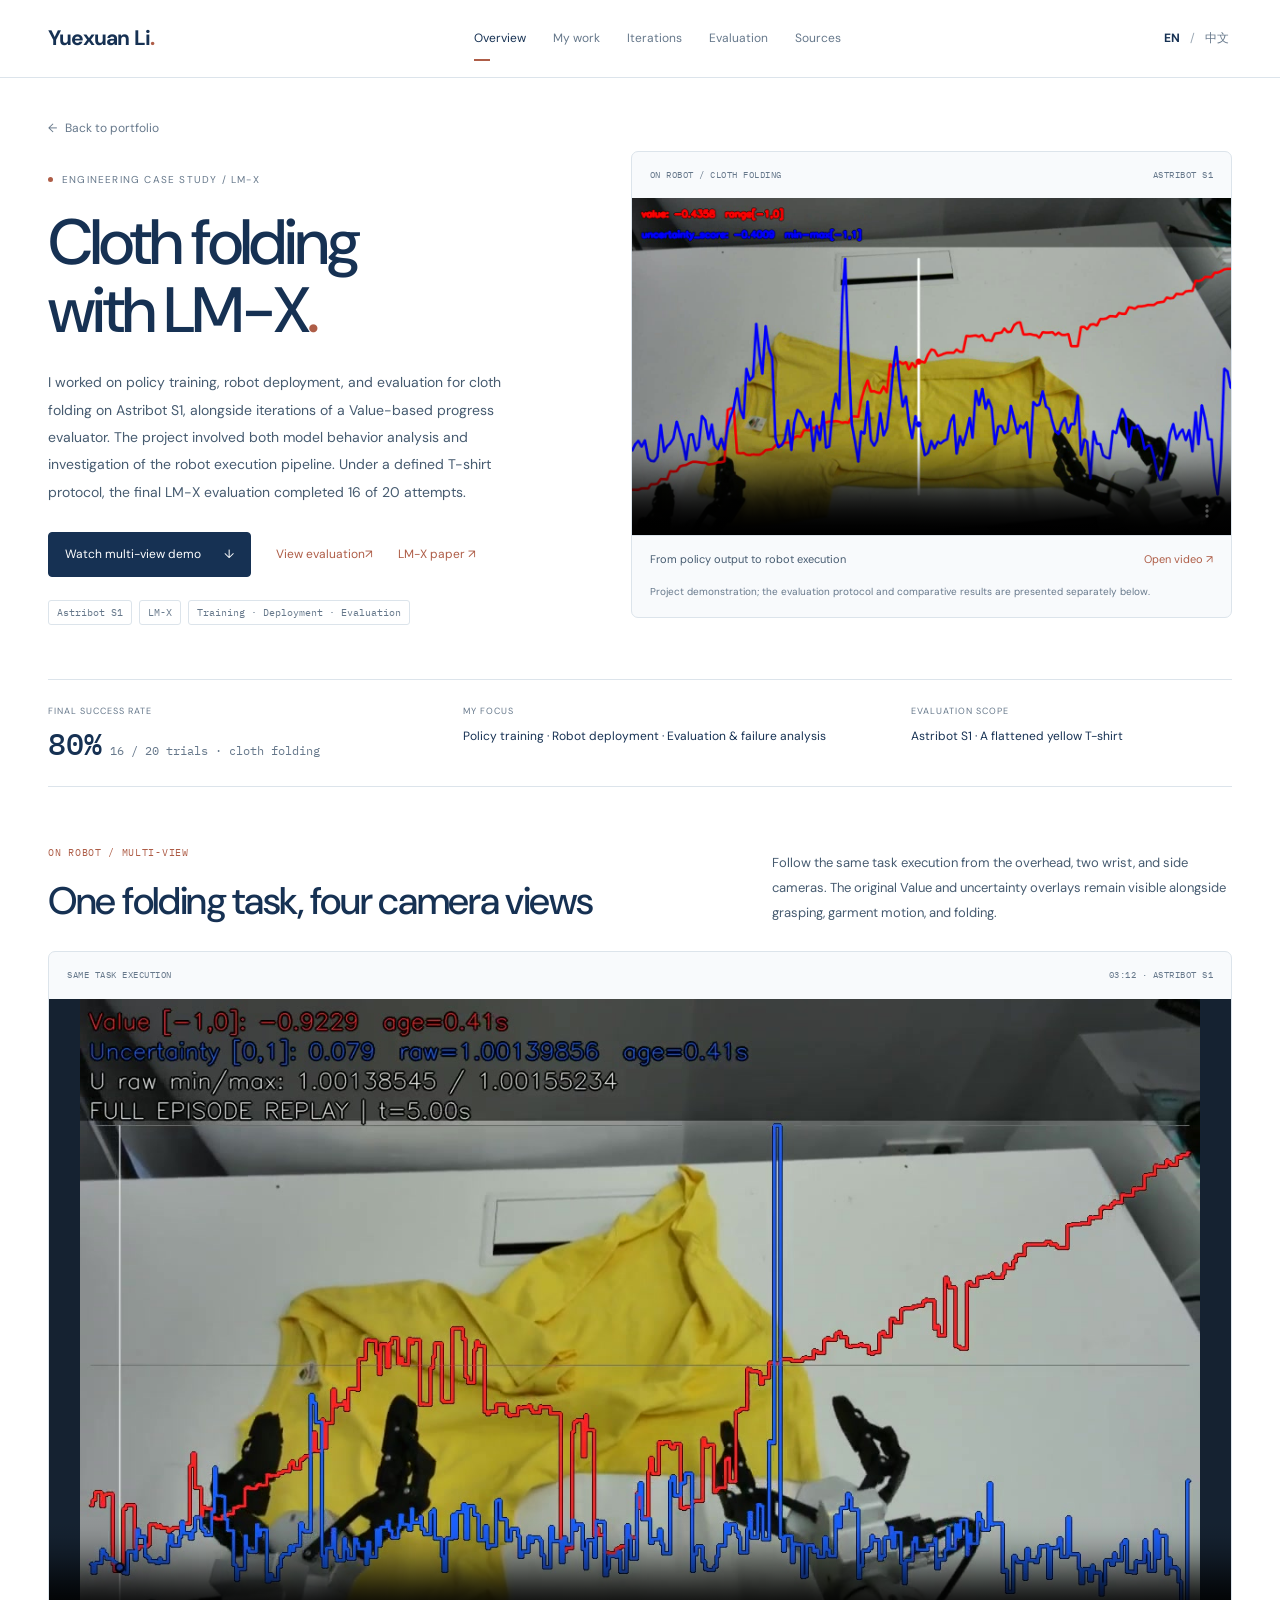
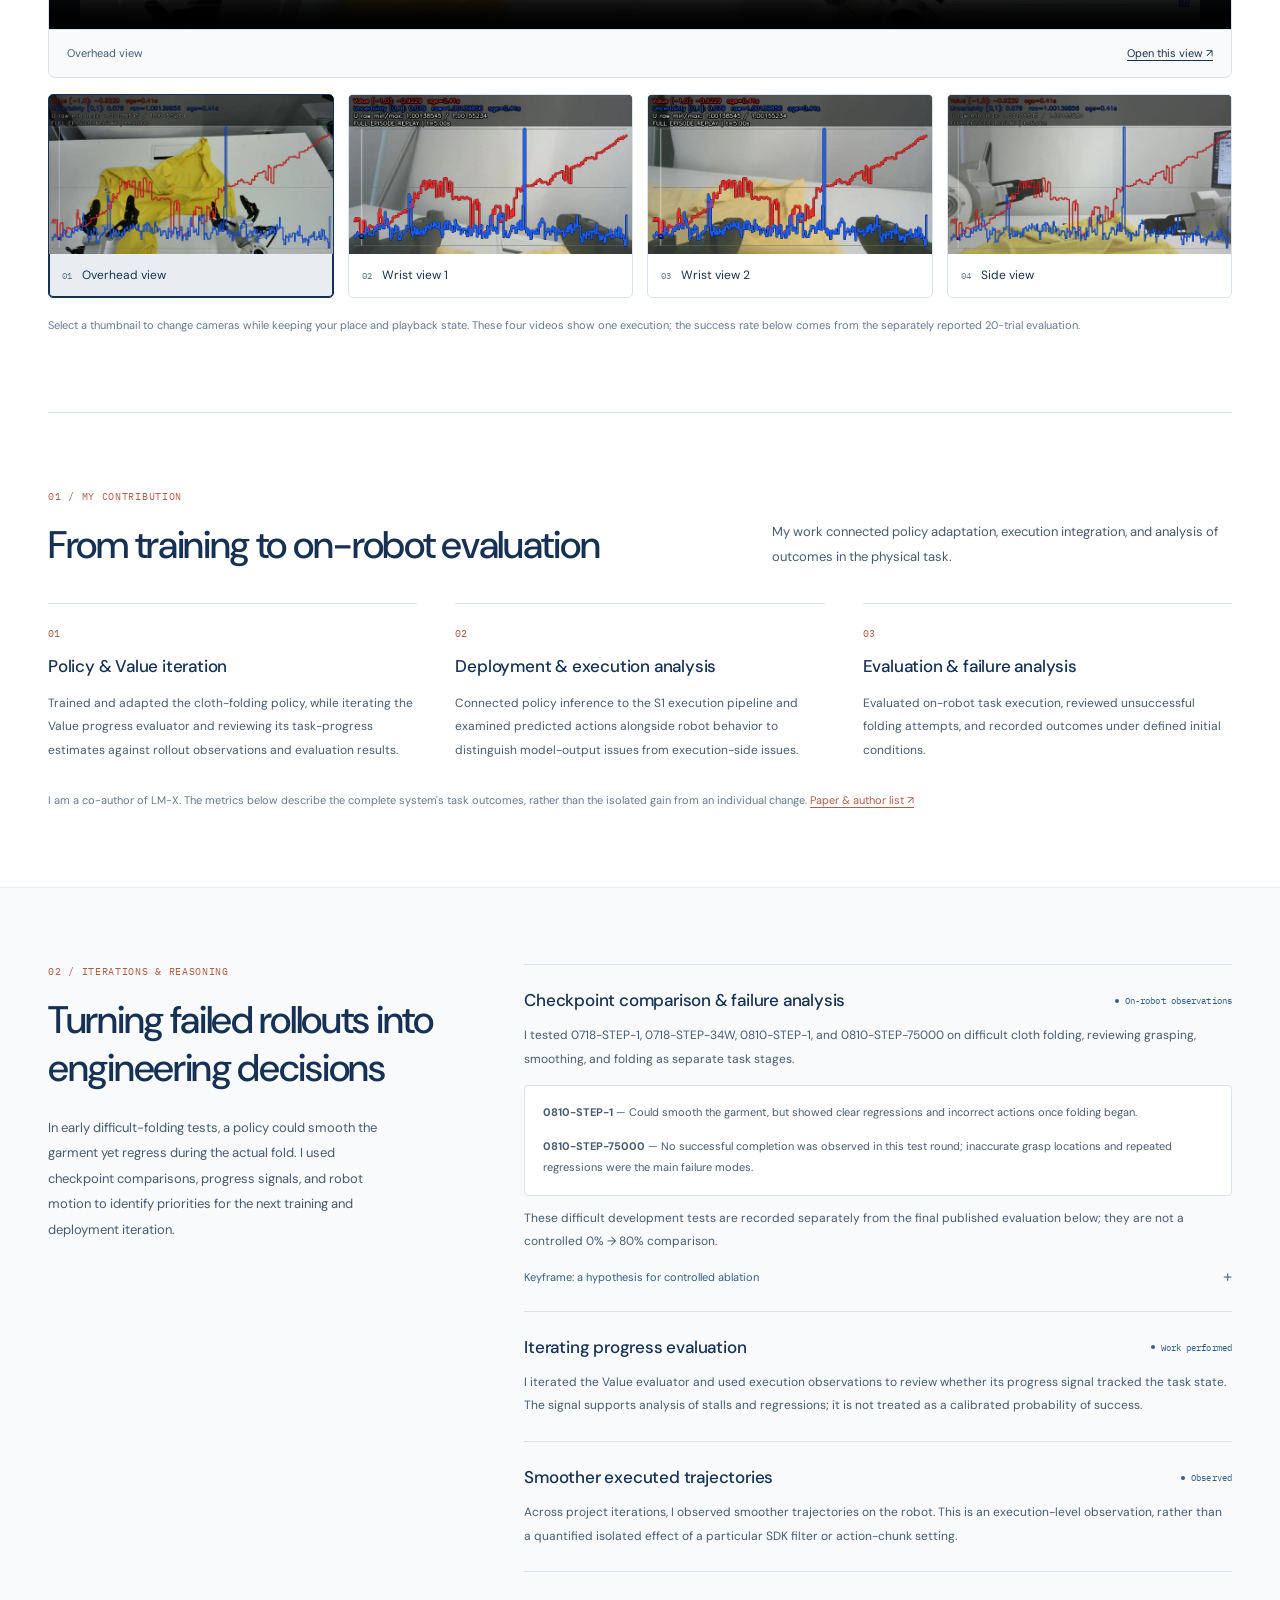
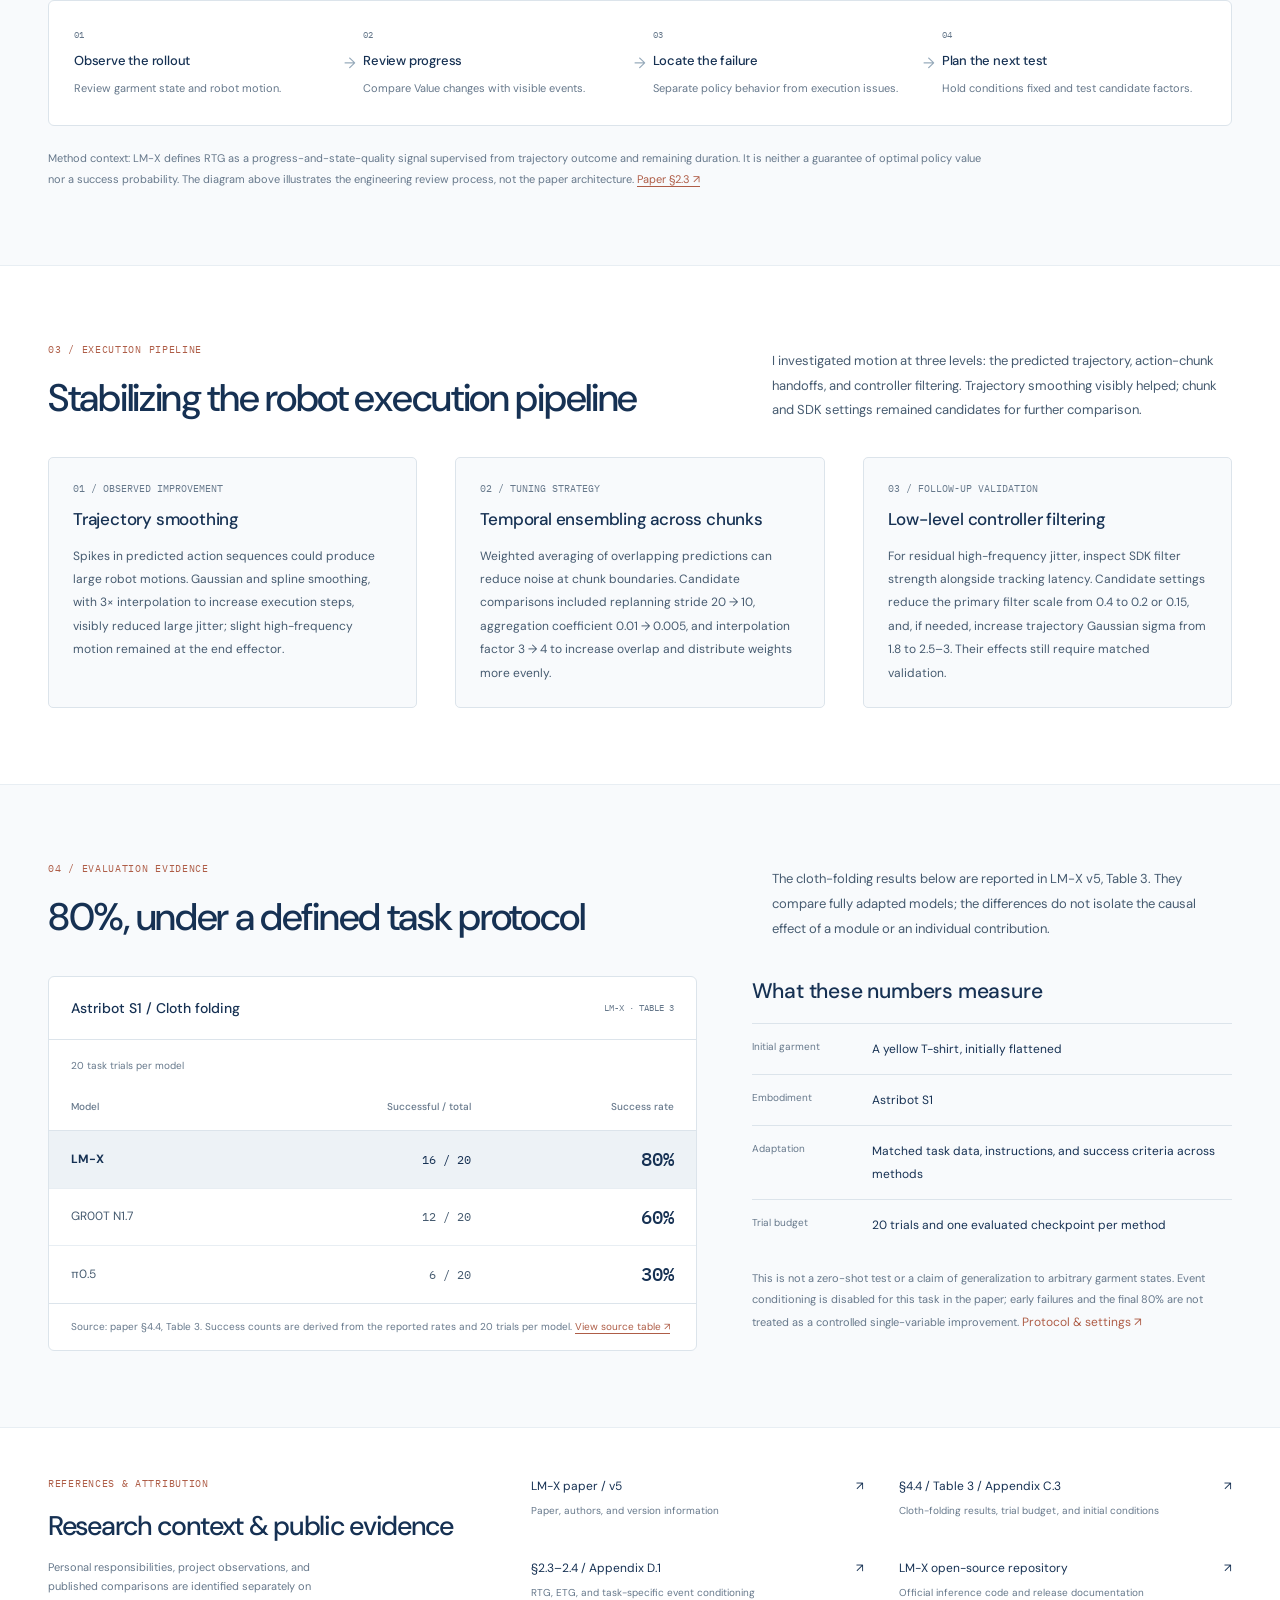
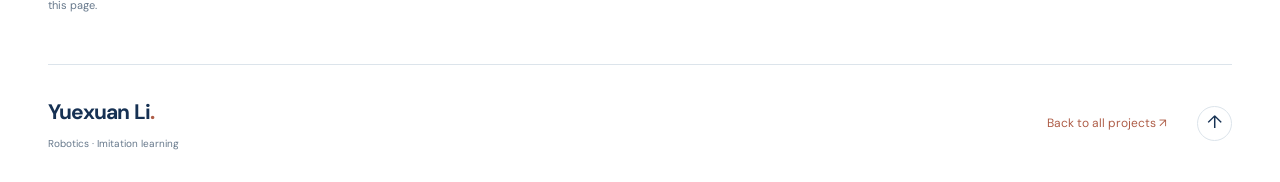
==== commit dc06df2c: "Add bilingual multi-view cloth-folding player" ====
--- a/lm-x-cloth-folding/index.html
+++ b/lm-x-cloth-folding/index.html
@@ -22,6 +22,27 @@
 @media(max-width:960px){.main-nav{gap:17px}.hero{gap:32px}.decision-layout{gap:40px}.evidence-layout{gap:30px}.section-heading{gap:35px}.three-column{gap:24px}.references{gap:35px}.project-meta{gap:24px}}
 @media(max-width:800px){.wrap{width:calc(100% - 48px)}.site-header{padding-inline:24px;gap:18px}.main-nav{margin-left:auto}.main-nav a:nth-child(3),.main-nav a:nth-child(5){display:none}.hero{grid-template-columns:1fr;gap:24px;padding-bottom:38px}.hero-copy{max-width:650px}.hero-summary{max-width:620px}.video-panel{margin-top:0}.project-meta{grid-template-columns:1fr 1fr}.project-meta>div:last-child{grid-column:1/-1}.section{padding-block:60px}.section-heading{align-items:flex-start;flex-direction:column;gap:21px}.section-heading>p{max-width:650px}.decision-layout{grid-template-columns:1fr;gap:30px}.section-intro>p:last-child{max-width:650px}.evidence-layout{grid-template-columns:1fr;gap:35px}.protocol dl>div{grid-template-columns:130px 1fr}.references{grid-template-columns:1fr;gap:28px}.references>div>p:last-child{max-width:650px}.three-column{gap:20px}.check-item{padding:20px 18px}}
 @media(max-width:580px){html{scroll-padding-top:80px}.wrap{width:calc(100% - 40px)}.site-header{height:65px;padding-inline:20px;gap:12px}.wordmark{font-size:18px}.main-nav{gap:14px;font-size:10px}.main-nav a{padding-block:21px}.main-nav a:nth-child(2){display:none}.main-nav a.active:after{bottom:9px}.language-switch{gap:3px}.language-switch button{font-size:10px;padding:6px 2px}.hero{padding-top:23px;gap:24px}.back-link{font-size:11px;margin-bottom:26px}.eyebrow{font-size:8px;letter-spacing:.8px}h1{font-size:clamp(42px,11.4vw,58px);letter-spacing:-2.4px}.hero-summary{font-size:13px;line-height:1.9;margin-top:20px}.hero-actions{gap:22px;margin-top:22px}.button,.text-link{font-size:11px}.tags span{font-size:9px}.figure-heading{padding:13px 15px;font-size:8px}.video-panel figcaption{padding:12px 15px;font-size:10px;align-items:flex-start}.video-note{padding:0 15px 14px;font-size:9px}.project-meta{padding-block:21px;gap:20px}.meta-label{font-size:8px}.project-meta p{font-size:11px}.metric{font-size:28px}.metric small{display:block;margin:5px 0 0;font-size:10px}.section{padding-block:52px}.section-number{font-size:9px;margin-bottom:14px}h2{font-size:29px;letter-spacing:-.8px}.section-heading>p,.section-intro>p:last-child{font-size:12px}.three-column{grid-template-columns:1fr;gap:24px}.work-item{padding-top:18px}.item-number{margin-bottom:8px}.work-item p{margin-top:8px}.authorship{font-size:10px;margin-top:23px}.decision-heading{align-items:flex-start;gap:12px}.decision-heading h3{font-size:16px}.status{font-size:8px;margin-top:4px}.decision-item{padding:21px 0}.decision-item p{font-size:12px}.detail-copy{padding:14px}.detail-copy p{font-size:11px}.scope-note,.value-explainer{font-size:10px}.progress-loop{grid-template-columns:1fr 1fr;gap:24px;padding:22px 18px}.loop-step:not(:last-child):after{display:none}.loop-step h3{font-size:12px}.loop-step p{font-size:10px}.check-item{padding:21px}.result-heading{padding:17px 18px;align-items:flex-start}.result-heading strong{font-size:13px}.result-heading .mono{font-size:8px;text-align:right}caption{padding:15px 18px 7px;font-size:9px}th,td{padding:14px 18px}th{font-size:9px}td{font-size:11px}td.rate{font-size:18px}.source-note{padding:13px 18px;font-size:9px}.protocol h3{font-size:20px}.protocol dl>div{grid-template-columns:90px 1fr;gap:18px}.protocol dd{font-size:11px}.protocol>p{font-size:10px}.references{padding-block:36px}.references h2{font-size:25px}.references ol{grid-template-columns:1fr;gap:22px}.site-footer{padding-block:25px;gap:16px;flex-wrap:wrap}.site-footer>.text-link{order:3;flex-basis:100%}.site-footer p{font-size:9px}}
+
+/* Multi-camera replay */
+.multiview-section{padding-top:58px;border-bottom:1px solid var(--line)}
+.multiview-section .section-heading{margin-bottom:26px}
+.multiview-player{border:1px solid var(--line);border-radius:7px;overflow:hidden;background:var(--paper)}
+.multiview-player video{display:block;width:100%;aspect-ratio:16/9;object-fit:contain;background:#152231;max-height:630px}
+.multiview-player figcaption{display:flex;align-items:center;justify-content:space-between;gap:18px;padding:14px 18px;font-size:11px;border-top:1px solid var(--line)}
+.multiview-player figcaption a{color:var(--ink);text-decoration:underline;text-underline-offset:3px;white-space:nowrap}
+.camera-views{display:grid;grid-template-columns:repeat(4,minmax(0,1fr));gap:14px;margin-top:16px}
+.camera-view{min-width:0;padding:0;border:1px solid var(--line);border-radius:5px;overflow:hidden;text-align:left;color:var(--ink);background:white}
+.camera-view img{display:block;width:100%;height:auto;aspect-ratio:16/9;object-fit:contain;background:#152231}
+.camera-view>span{display:flex;gap:10px;align-items:center;padding:11px 13px;font-size:12px}
+.camera-view .mono{font-size:9px;color:var(--muted)}
+.camera-view:hover{background:var(--soft)}
+.camera-view[aria-pressed=true]{background:#e8edf2;border-color:var(--ink);box-shadow:inset 0 0 0 1px var(--ink)}
+.camera-view:focus-visible{outline:3px solid var(--ink);outline-offset:3px}
+.multiview-note{font-size:11px;line-height:1.85;color:var(--muted);margin-top:17px}
+#multiview-error{font-size:12px;color:var(--ink);padding:0 18px}
+#multiview-error:not(:empty){padding-block:12px}
+@media(max-width:580px){.multiview-section{padding-top:42px}.camera-views{grid-template-columns:repeat(2,minmax(0,1fr));gap:11px}.camera-view>span{padding:9px 10px;font-size:11px}.multiview-player figcaption{padding:12px 14px;font-size:10px}.multiview-note{font-size:10px}}
+
 @media(prefers-reduced-motion:reduce){html{scroll-behavior:auto}}
 </style>
 </head>
@@ -40,7 +61,7 @@
 <p class="eyebrow"><span class="dot"></span><span data-zh="工程项目 / LM-X 具身智能">Engineering case study / LM-X</span></p>
 <h1><span data-zh="星尘 S1">Cloth folding</span><br><span data-zh="LM-X 叠衣服">with LM-X</span><span class="period">.</span></h1>
 <p class="hero-summary" data-zh="我负责星尘 S1 叠衣服项目的策略训练、真机部署与评测，并迭代基于 Value 的任务进度评估。项目同时涉及模型行为分析和机器人执行链路排查。在明确的 T 恤初始条件下，最终 LM-X 评测完成了 20 次尝试中的 16 次。">I worked on policy training, robot deployment, and evaluation for cloth folding on Astribot S1, alongside iterations of a Value-based progress evaluator. The project involved both model behavior analysis and investigation of the robot execution pipeline. Under a defined T-shirt protocol, the final LM-X evaluation completed 16 of 20 attempts.</p>
-<div class="hero-actions"><a class="button" href="#evidence"><span data-zh="查看评测">View evaluation</span><span aria-hidden="true">↗</span></a><a class="text-link" href="https://arxiv.org/abs/2608.25757v5" target="_blank" rel="noopener noreferrer" data-zh="LM-X 论文 ↗">LM-X paper ↗</a></div>
+<div class="hero-actions"><a class="button" href="#demo"><span data-zh="观看多视角演示">Watch multi-view demo</span><span aria-hidden="true">↓</span></a><a class="text-link" href="#evidence"><span data-zh="查看评测">View evaluation</span><span aria-hidden="true">↗</span></a><a class="text-link" href="https://arxiv.org/abs/2608.25757v5" target="_blank" rel="noopener noreferrer" data-zh="LM-X 论文 ↗">LM-X paper ↗</a></div>
 <div class="tags"><span>Astribot S1</span><span>LM-X</span><span data-zh="训练 · 部署 · 评测">Training · Deployment · Evaluation</span></div>
 </div>
 <figure class="video-panel">
@@ -55,6 +76,25 @@
 <div><span class="meta-label" data-zh="我的工作">My focus</span><p data-zh="策略训练 · 真机部署 · 评测与失败分析">Policy training · Robot deployment · Evaluation & failure analysis</p></div>
 <div><span class="meta-label" data-zh="实验边界">Evaluation scope</span><p data-zh="星尘 S1 · 初始平摊的黄色 T 恤">Astribot S1 · A flattened yellow T-shirt</p></div>
 </div>
+
+
+<section class="section wrap multiview-section" id="demo" aria-labelledby="demo-title">
+<div class="section-heading"><div><p class="section-number" data-zh="真机演示 / 多视角">On robot / Multi-view</p><h2 id="demo-title" data-zh="一次折叠，四个观察视角">One folding task, four camera views</h2></div><p data-zh="从俯视、两路腕部与侧面观察同一次任务执行，结合画面中保留的 Value 与不确定性曲线，查看抓取、衣物状态变化和折叠过程。">Follow the same task execution from the overhead, two wrist, and side cameras. The original Value and uncertainty overlays remain visible alongside grasping, garment motion, and folding.</p></div>
+<figure class="multiview-player">
+<div class="figure-heading"><span data-zh="同一次任务执行">SAME TASK EXECUTION</span><span>03:12 · ASTRIBOT S1</span></div>
+<video id="multiview-video" controls playsinline muted preload="none" poster="../assets/video/astribot-fold-overhead.jpg" src="../assets/video/astribot-fold-overhead.mp4" aria-label="Cloth-folding replay — Overhead view" aria-describedby="multiview-help"><a href="../assets/video/astribot-fold-overhead.mp4" data-zh="打开俯视视频">Open the overhead video</a></video>
+<figcaption><span id="multiview-current" aria-live="polite">Overhead view</span><a id="multiview-open" href="../assets/video/astribot-fold-overhead.mp4" target="_blank" rel="noopener noreferrer" data-zh="单独打开此视角 ↗">Open this view ↗</a></figcaption>
+<p id="multiview-error" role="status"></p>
+</figure>
+<div class="camera-views" role="group" aria-label="Choose a camera view" data-label-en="Choose a camera view" data-label-zh="选择相机视角">
+<button class="camera-view" type="button" data-camera="overhead" data-name-en="Overhead view" data-name-zh="俯视" aria-controls="multiview-video" aria-pressed="true"><img src="../assets/video/astribot-fold-overhead.jpg" alt="" loading="lazy" width="320" height="180"><span><span class="mono" aria-hidden="true">01</span><span data-zh="俯视">Overhead view</span></span></button>
+<button class="camera-view" type="button" data-camera="wrist-1" data-name-en="Wrist view 1" data-name-zh="腕部视角 1" aria-controls="multiview-video" aria-pressed="false"><img src="../assets/video/astribot-fold-wrist-1.jpg" alt="" loading="lazy" width="320" height="180"><span><span class="mono" aria-hidden="true">02</span><span data-zh="腕部视角 1">Wrist view 1</span></span></button>
+<button class="camera-view" type="button" data-camera="wrist-2" data-name-en="Wrist view 2" data-name-zh="腕部视角 2" aria-controls="multiview-video" aria-pressed="false"><img src="../assets/video/astribot-fold-wrist-2.jpg" alt="" loading="lazy" width="320" height="180"><span><span class="mono" aria-hidden="true">03</span><span data-zh="腕部视角 2">Wrist view 2</span></span></button>
+<button class="camera-view" type="button" data-camera="side" data-name-en="Side view" data-name-zh="侧面" aria-controls="multiview-video" aria-pressed="false"><img src="../assets/video/astribot-fold-side.jpg" alt="" loading="lazy" width="320" height="180"><span><span class="mono" aria-hidden="true">04</span><span data-zh="侧面">Side view</span></span></button>
+</div>
+<p class="multiview-note" id="multiview-help" data-zh="选择缩略图可切换相机，并保留当前播放进度与播放状态。四段视频展示同一次执行；下方成功率仍来自单独列出的 20 次任务评测。">Select a thumbnail to change cameras while keeping your place and playback state. These four videos show one execution; the success rate below comes from the separately reported 20-trial evaluation.</p>
+<noscript><p class="multiview-note">Camera views / 相机视角: <a href="../assets/video/astribot-fold-overhead.mp4">Overhead / 俯视</a> · <a href="../assets/video/astribot-fold-wrist-1.mp4">Wrist 1 / 腕部 1</a> · <a href="../assets/video/astribot-fold-wrist-2.mp4">Wrist 2 / 腕部 2</a> · <a href="../assets/video/astribot-fold-side.mp4">Side / 侧面</a></p></noscript>
+</section>
 
 <section class="section wrap" id="work" aria-labelledby="work-title">
 <div class="section-heading"><div><p class="section-number">01 / <span data-zh="个人职责">My contribution</span></p><h2 id="work-title" data-zh="从训练到真机评测">From training to on-robot evaluation</h2></div><p data-zh="我的工作覆盖策略适配、执行链路集成以及真实任务中的结果分析。">My work connected policy adaptation, execution integration, and analysis of outcomes in the physical task.</p></div>
@@ -153,6 +193,50 @@
 var initial='en';
 try{initial=new URLSearchParams(location.search).get('lang')||localStorage.getItem('s1-project-language')||'en';}catch(ignore){}
 setLanguage(initial,false);
+
+// One video element keeps bandwidth limited to the selected camera.
+var replay=document.getElementById('multiview-video');
+var cameras=Array.from(document.querySelectorAll('[data-camera]'));
+var currentCamera=cameras[0];
+var switching=false, savedTime=0, resumePlayback=false, replayError=false;
+var errorText=document.getElementById('multiview-error');
+function updateCameraLabels(){
+  var zh=root.dataset.lang==='zh';
+  var name=zh?currentCamera.dataset.nameZh:currentCamera.dataset.nameEn;
+  document.getElementById('multiview-current').textContent=name;
+  replay.setAttribute('aria-label',(zh?'叠衣服回放 — ':'Cloth-folding replay — ')+name);
+  errorText.textContent=replayError?(zh?'视频暂时无法加载，请重试或单独打开此视角。':'The video could not load. Try again or open this view separately.'):'';
+}
+cameras.forEach(function(camera){
+  camera.addEventListener('click',function(){
+    if(camera===currentCamera&&!replayError)return;
+    if(!switching){savedTime=replay.currentTime||0;resumePlayback=!replay.paused&&!replay.ended;}
+    switching=true;
+    currentCamera=camera;
+    replayError=false;
+    cameras.forEach(function(item){item.setAttribute('aria-pressed',String(item===camera));});
+    var base='../assets/video/astribot-fold-'+camera.dataset.camera;
+    replay.pause();
+    replay.poster=base+'.jpg';
+    replay.src=base+'.mp4';
+    document.getElementById('multiview-open').href=base+'.mp4';
+    updateCameraLabels();
+    replay.load();
+  });
+});
+replay.addEventListener('loadedmetadata',function(){
+  if(!switching)return;
+  replay.currentTime=Math.min(savedTime,Number.isFinite(replay.duration)?Math.max(0,replay.duration-0.05):savedTime);
+  switching=false;
+  if(resumePlayback){var playing=replay.play();if(playing)playing.catch(function(){});}
+});
+replay.addEventListener('error',function(){replayError=true;updateCameraLabels();});
+document.querySelectorAll('video').forEach(function(video){
+  video.addEventListener('play',function(){document.querySelectorAll('video').forEach(function(other){if(other!==video)other.pause();});});
+});
+window.addEventListener('languagechange',updateCameraLabels);
+updateCameraLabels();
+
 var progress=document.getElementById('reading-progress');
 var scheduled=false;
 function updateProgress(){
